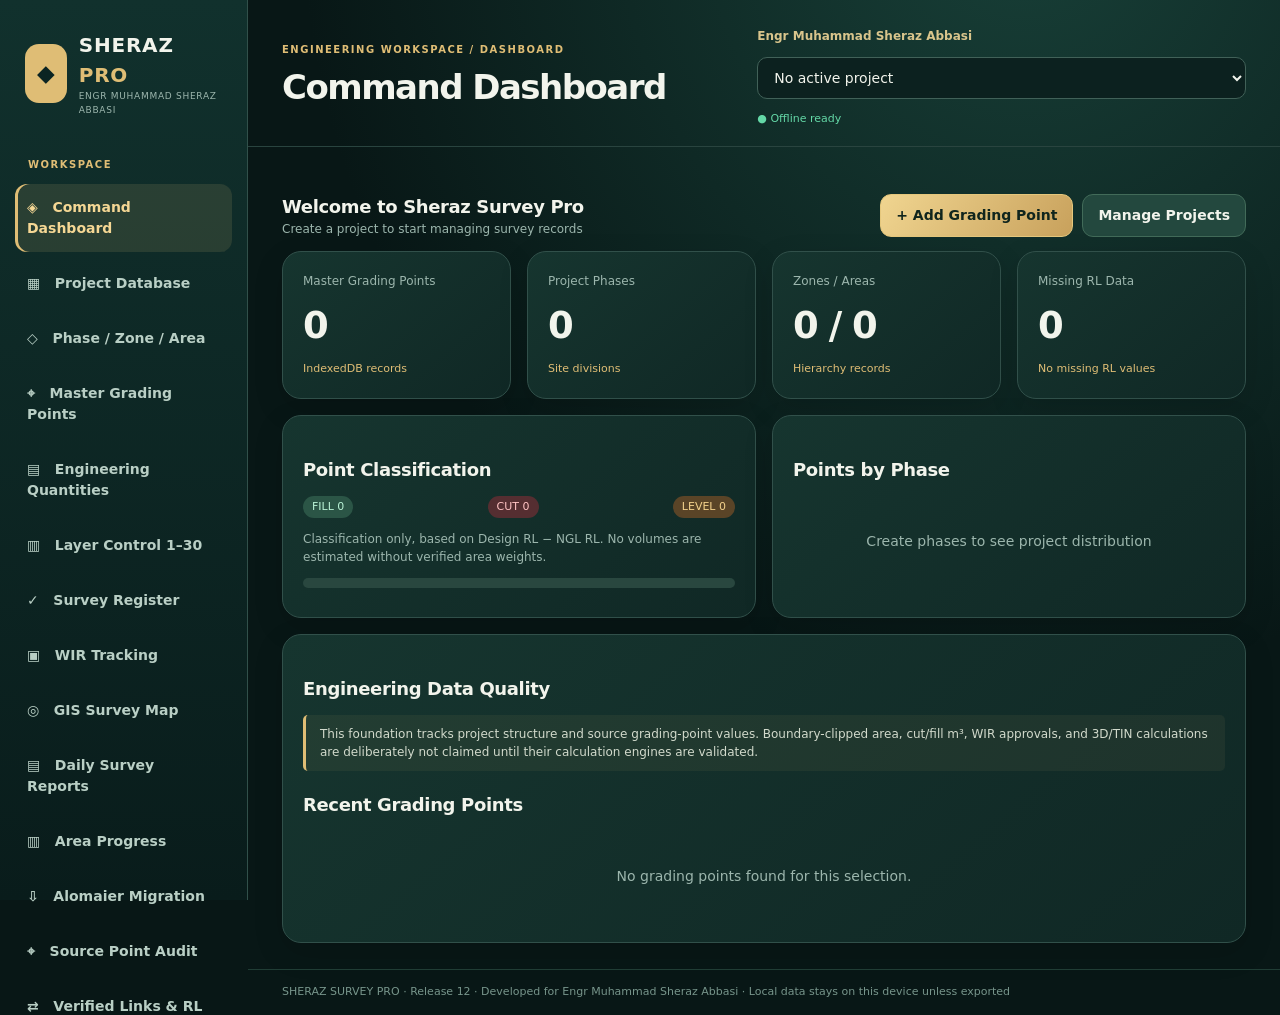
==== sheraz-survey-pro/index.html @ dc588d8b "Add files via upload" ====
<!doctype html><html lang="en"><head><meta charset="utf-8"><meta name="viewport" content="width=device-width,initial-scale=1"><meta name="theme-color" content="#0b2423"><link rel="manifest" href="manifest.webmanifest"><link rel="stylesheet" href="styles.css"><title>Engr Muhammad Sheraz Abbasi | Sheraz Survey Pro</title></head><body><aside class="side"><div class="brand"><span class="mark">◆</span><div><b>SHERAZ <em>PRO</em></b><small>ENGR MUHAMMAD SHERAZ ABBASI</small></div></div><div class="sidecap">WORKSPACE</div><nav id="nav"><button data-page="dashboard" class="active">◈ &nbsp; Command Dashboard</button><button data-page="projects">▦ &nbsp; Project Database</button><button data-page="hierarchy">◇ &nbsp; Phase / Zone / Area</button><button data-page="points">⌖ &nbsp; Master Grading Points</button><button data-page="engineering">▤ &nbsp; Engineering Quantities</button><button data-page="layers">▥ &nbsp; Layer Control 1–30</button><button data-page="surveys">✓ &nbsp; Survey Register</button><button data-page="wirs">▣ &nbsp; WIR Tracking</button><button data-page="gis">◎ &nbsp; GIS Survey Map</button><button data-page="daily">▤ &nbsp; Daily Survey Reports</button><button data-page="progress">▥ &nbsp; Area Progress</button><button data-page="migration">⇩ &nbsp; Alomaier Migration</button><button data-page="matching">⌖ &nbsp; Source Point Audit</button><button data-page="reconcile">⇄ &nbsp; Verified Links & RL Audit</button><button data-page="quality">▦ &nbsp; Quantity &amp; Survey QA</button><button data-page="gantt">▥ &nbsp; Layer Gantt & Reports</button><button data-page="executive">▣ &nbsp; Executive Dashboard</button><button data-page="audit10">🛡 &nbsp; Data Integrity & QA</button><button data-page="settings">⚙ &nbsp; Data & Backup</button></nav><div class="sidefoot">ENGINEERING RELEASE <b>12</b><small>Offline-first • Local database</small></div></aside><div class="shell"><header><div><div class="eyebrow">ENGINEERING WORKSPACE / <span id="breadcrumb">DASHBOARD</span></div><h1 id="pageTitle">Command Dashboard</h1></div><div class="headerRight"><span class="engineerSignature">Engr Muhammad Sheraz Abbasi</span><select id="projectSelect" aria-label="Active project"></select><span id="connection">● Offline ready</span><button id="install" hidden>Install App</button></div></header><main id="view"></main><div id="mobileMenu" class="mobileMenu" aria-label="Mobile navigation"></div><footer>SHERAZ SURVEY PRO · Release 12 · Developed for Engr Muhammad Sheraz Abbasi · Local data stays on this device unless exported</footer></div><div id="toast" role="status"></div><script src="engineering.js"></script><script src="operations.js"></script><script src="point-match.js"></script><script src="app.js"></script><script src="mobile-ui.js"></script></body></html>
---- sheraz-survey-pro/styles.css ----
:root{color-scheme:dark;--bg:#081716;--side:#0b2422;--panel:#122b29;--panel2:#173531;--line:#31504a;--text:#f2f4ec;--muted:#9cb6ad;--gold:#dfbd75;--green:#64d8a7;--red:#fa8686}*{box-sizing:border-box}body{margin:0;background:radial-gradient(ellipse at 80% -10%,#184038,transparent 50%),var(--bg);font:14px/1.5 system-ui,-apple-system,'Segoe UI',sans-serif;color:var(--text)}button,input,select,textarea{font:inherit}button{cursor:pointer}button:disabled{opacity:.4;cursor:not-allowed}.side{width:248px;background:linear-gradient(#11312d,#091c1b);border-right:1px solid var(--line);position:fixed;inset:0 auto 0 0;display:flex;flex-direction:column;padding:26px 15px;z-index:3}.brand{display:flex;gap:12px;align-items:center;padding:4px 10px 40px}.brand b{font-size:20px;letter-spacing:.04em}.brand em{font-style:normal;color:var(--gold)}.brand small{display:block;color:var(--muted);font-size:9px;letter-spacing:.18em}.mark{background:var(--gold);color:#0b2422;border-radius:14px;padding:12px;font-size:23px}.sidecap,.eyebrow{font-size:10px;letter-spacing:.15em;color:var(--gold);font-weight:800}.sidecap{padding:0 13px 12px}nav{display:grid;gap:8px}nav button{background:transparent;color:#b9cfc5;border:0;border-radius:12px;padding:13px 12px;text-align:left;font-weight:650}nav button:hover,nav button.active{background:#dfbd7520;color:#f5d794}nav button.active{box-shadow:inset 3px 0 var(--gold)}.sidefoot{margin-top:auto;border-top:1px solid var(--line);padding:20px 12px;color:var(--muted);font-size:11px}.sidefoot b{color:var(--gold)}.sidefoot small{display:block;margin-top:5px}.shell{margin-left:248px;min-height:100vh;display:flex;flex-direction:column}header{padding:27px 34px 18px;display:flex;align-items:center;justify-content:space-between;gap:15px;border-bottom:1px solid #29443f}h1{font-size:clamp(24px,3vw,34px);letter-spacing:-.045em;margin:5px 0 0}.headerRight{display:flex;align-items:center;gap:12px;flex-wrap:wrap}#connection{font-size:11px;color:var(--green)}main{padding:26px 34px;max-width:1600px;width:100%;flex:1}footer{padding:14px 34px;color:#77958b;font-size:11px;border-top:1px solid #203d35}.grid{display:grid;grid-template-columns:repeat(4,minmax(0,1fr));gap:16px}.card{background:linear-gradient(140deg,#16352f,#102825);border:1px solid var(--line);border-radius:19px;padding:20px;box-shadow:0 10px 30px #0002}.card .label{color:var(--muted);font-size:12px}.card .metric{font-size:clamp(25px,3vw,37px);font-weight:800;letter-spacing:-.04em;margin:8px 0}.card .meta{color:var(--gold);font-size:11px}.wide{grid-column:span 2}.full{grid-column:1/-1}.heading{display:flex;align-items:center;justify-content:space-between;gap:12px;margin:20px 0 13px}.heading h2{margin:0;font-size:18px;letter-spacing:-.02em}.actions{display:flex;flex-wrap:wrap;gap:9px}.btn,#install{background:#23483e;border:1px solid #426b59;color:var(--text);padding:10px 15px;border-radius:11px;font-weight:700}.btn.gold{background:linear-gradient(125deg,#f0d590,#c8a15c);color:#10251d;border-color:#e5c77c}.btn.danger{background:#4c2829;border-color:#92504f}.btn:hover{filter:brightness(1.12)}input,select,textarea{background:#0c211f;color:var(--text);border:1px solid #416158;border-radius:10px;padding:11px 12px;min-width:0;width:100%}label{display:grid;gap:5px;font-size:12px;color:var(--muted)}.form{display:grid;grid-template-columns:repeat(3,minmax(0,1fr));gap:13px}.form .full{grid-column:1/-1}.form .actions{grid-column:1/-1}.tablewrap{overflow:auto;border:1px solid var(--line);border-radius:15px}table{border-collapse:collapse;width:100%;min-width:800px}th,td{padding:12px;text-align:left;border-bottom:1px solid #2a4840;white-space:nowrap}th{background:#1a3b34;color:#ddc58c;font-size:11px;letter-spacing:.07em}td{font-size:12px}tr:hover td{background:#ffffff07}.empty{color:var(--muted);padding:35px;text-align:center}.tag{display:inline-block;border-radius:20px;padding:3px 9px;font-size:11px;background:#2b5546;color:#b9f3d6}.tag.warn{background:#5a4427;color:#f3d18b}.tag.bad{background:#552e31;color:#ffc3c3}.split{display:grid;grid-template-columns:1.1fr .9fr;gap:16px}.muted{color:var(--muted)}.small{font-size:12px}.bar{height:10px;background:#29473f;border-radius:12px;overflow:hidden;margin:9px 0}.bar span{display:block;height:100%;background:linear-gradient(90deg,#4ed2a3,#e6c47a)}.row{display:flex;gap:10px;align-items:center;flex-wrap:wrap}.filters{display:flex;gap:9px;align-items:center;flex-wrap:wrap}.filters>*{width:auto;min-width:150px}.note{border-left:3px solid var(--gold);padding:10px 14px;background:#d5b66d10;color:#d2dacc;border-radius:5px;font-size:12px}.dangertext{color:var(--red)}#toast{position:fixed;bottom:24px;right:24px;background:#1b4839;color:white;border:1px solid var(--gold);padding:13px 18px;border-radius:12px;display:none;z-index:10}.link{background:none;border:0;color:var(--gold);padding:3px 7px}.chart{display:flex;align-items:flex-end;gap:9px;height:170px;border-bottom:1px solid var(--line);padding:10px 3px 0}.chart>div{flex:1;background:linear-gradient(#e3c278,#437e67);min-height:2px;border-radius:6px 6px 0 0;position:relative}.chart>div span{position:absolute;bottom:-22px;left:0;right:0;text-align:center;font-size:10px;color:var(--muted)}@media(max-width:1100px){.grid{grid-template-columns:repeat(2,minmax(0,1fr))}.split{grid-template-columns:1fr}.form{grid-template-columns:repeat(2,minmax(0,1fr))}}@media(max-width:760px){.side{inset:auto 0 0 0;width:auto;height:72px;padding:5px;background:#0c2422;display:block;border-right:0;border-top:1px solid var(--line)}.brand,.sidecap,.sidefoot{display:none}nav{display:flex;justify-content:space-around;gap:1px}nav button{font-size:0;text-align:center;flex:1;padding:6px 2px}nav button:first-letter{font-size:23px}nav button.active{box-shadow:inset 0 3px var(--gold)}.shell{margin-left:0;padding-bottom:72px}header{padding:19px 15px;display:block}.headerRight{margin-top:14px}main{padding:16px 12px}.grid{gap:10px}.card{padding:14px;border-radius:14px}.form{grid-template-columns:1fr}.wide{grid-column:1/-1}.filters>*{min-width:120px;flex:1}footer{padding:10px 14px}}@media(max-width:390px){.grid{grid-template-columns:1fr 1fr}.card .metric{font-size:25px}} 

.gisCanvas{background:#091c1d;border:1px solid #35564c;border-radius:16px;min-height:400px;overflow:hidden}.gisCanvas svg{display:block;width:100%;height:auto;max-height:72vh}.gisCanvas circle{cursor:pointer}.gisCanvas circle:hover{stroke:#fff;stroke-width:2}@media print{.side,header,.actions,footer,#toast{display:none!important}.shell{margin:0!important}main{padding:0!important}.card{break-inside:avoid}}

.progressTrack{height:10px;background:#243d38;border-radius:8px;overflow:hidden;min-width:90px}.progressTrack span{display:block;height:100%;background:linear-gradient(90deg,#3cba90,#e0c177)}.areaChart{display:grid;gap:10px}.areaBar{display:grid;grid-template-columns:minmax(70px,150px) 1fr 48px;gap:12px;align-items:center}.areaBar b{font-size:12px;text-align:right}

.reportPaper h2{margin:14px 0 8px}.reportPaper .grid{margin:16px 0}.ganttTable .progressTrack{min-width:110px}@media print{@page{size:A4 landscape;margin:12mm}body{background:#fff!important;color:#111!important}.side,header,.actions,footer,#toast,.note:not(.reportPaper .note),#reportPrepared,#reportReviewed{display:none!important}.shell,main{margin:0!important;padding:0!important;width:100%!important;max-width:none!important}.grid{display:block!important}.card{background:#fff!important;color:#111!important;border:1px solid #ccc!important;box-shadow:none!important;break-inside:avoid;margin-bottom:8px}.card .metric,.card .label,.card .meta,.muted{color:#111!important}table{width:100%;border-collapse:collapse}th,td{color:#111!important;border:1px solid #aaa!important}.progressTrack{border:1px solid #aaa!important}.progressTrack span{background:#555!important;print-color-adjust:exact}.reportPaper{display:block!important}}

/* Release 11 mobile accessibility and layout refinements */
.engineerSignature{font-size:12px;color:#d9c58c;font-weight:700;white-space:nowrap}.brand small{font-size:9px;letter-spacing:.08em}.mobileMenu{display:none}button,input,select,textarea{touch-action:manipulation}button:focus-visible,input:focus-visible,select:focus-visible,textarea:focus-visible{outline:3px solid #e5c67f;outline-offset:2px}@media(max-width:900px){.engineerSignature{display:none}.mobileMenu{display:flex;position:fixed;bottom:0;left:0;right:0;z-index:100;background:#102a27;border-top:1px solid #365a4c;padding:6px 6px max(6px,env(safe-area-inset-bottom));gap:4px;justify-content:space-around;box-shadow:0 -8px 25px #0006}.mobileMenu button{flex:1;min-width:0;border:0;border-radius:9px;background:transparent;color:#d6e2d9;font-size:11px;padding:8px 2px;min-height:48px;display:flex;align-items:center;justify-content:center;flex-direction:column;gap:3px}.mobileMenu button.active{background:#255044;color:#f4d994}.mobileMenu button span{font-size:20px}.shell{padding-bottom:95px!important}.side{display:none!important}header{gap:8px}header .headerRight{max-width:100%}#projectSelect{max-width:170px}main{min-width:0}.tablewrap{overflow-x:auto;-webkit-overflow-scrolling:touch}}@media(max-width:480px){.grid{grid-template-columns:1fr!important}.card{min-width:0}header{flex-wrap:wrap}header h1{font-size:21px}#view{min-width:0}.form{grid-template-columns:1fr!important}}@media print{.mobileMenu{display:none!important}.engineerSignature{display:none!important}}
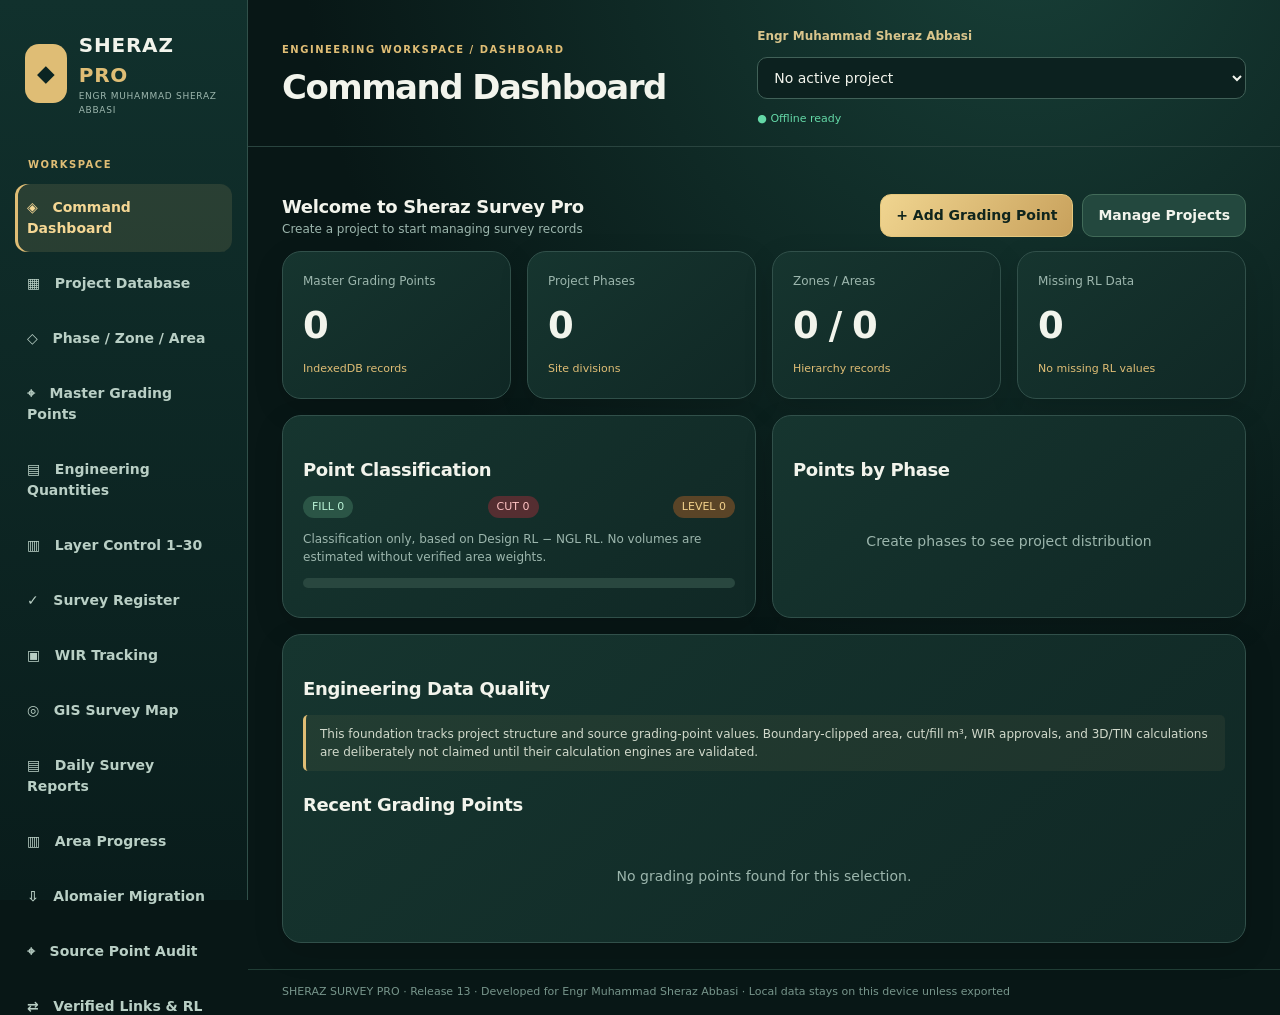
==== commit 84b49184: "Add files via upload" ====
--- a/sheraz-survey-pro/index.html
+++ b/sheraz-survey-pro/index.html
@@ -1 +1 @@
-<!doctype html><html lang="en"><head><meta charset="utf-8"><meta name="viewport" content="width=device-width,initial-scale=1"><meta name="theme-color" content="#0b2423"><link rel="manifest" href="manifest.webmanifest"><link rel="stylesheet" href="styles.css"><title>Engr Muhammad Sheraz Abbasi | Sheraz Survey Pro</title></head><body><aside class="side"><div class="brand"><span class="mark">◆</span><div><b>SHERAZ <em>PRO</em></b><small>ENGR MUHAMMAD SHERAZ ABBASI</small></div></div><div class="sidecap">WORKSPACE</div><nav id="nav"><button data-page="dashboard" class="active">◈ &nbsp; Command Dashboard</button><button data-page="projects">▦ &nbsp; Project Database</button><button data-page="hierarchy">◇ &nbsp; Phase / Zone / Area</button><button data-page="points">⌖ &nbsp; Master Grading Points</button><button data-page="engineering">▤ &nbsp; Engineering Quantities</button><button data-page="layers">▥ &nbsp; Layer Control 1–30</button><button data-page="surveys">✓ &nbsp; Survey Register</button><button data-page="wirs">▣ &nbsp; WIR Tracking</button><button data-page="gis">◎ &nbsp; GIS Survey Map</button><button data-page="daily">▤ &nbsp; Daily Survey Reports</button><button data-page="progress">▥ &nbsp; Area Progress</button><button data-page="migration">⇩ &nbsp; Alomaier Migration</button><button data-page="matching">⌖ &nbsp; Source Point Audit</button><button data-page="reconcile">⇄ &nbsp; Verified Links & RL Audit</button><button data-page="quality">▦ &nbsp; Quantity &amp; Survey QA</button><button data-page="gantt">▥ &nbsp; Layer Gantt & Reports</button><button data-page="executive">▣ &nbsp; Executive Dashboard</button><button data-page="audit10">🛡 &nbsp; Data Integrity & QA</button><button data-page="settings">⚙ &nbsp; Data & Backup</button></nav><div class="sidefoot">ENGINEERING RELEASE <b>12</b><small>Offline-first • Local database</small></div></aside><div class="shell"><header><div><div class="eyebrow">ENGINEERING WORKSPACE / <span id="breadcrumb">DASHBOARD</span></div><h1 id="pageTitle">Command Dashboard</h1></div><div class="headerRight"><span class="engineerSignature">Engr Muhammad Sheraz Abbasi</span><select id="projectSelect" aria-label="Active project"></select><span id="connection">● Offline ready</span><button id="install" hidden>Install App</button></div></header><main id="view"></main><div id="mobileMenu" class="mobileMenu" aria-label="Mobile navigation"></div><footer>SHERAZ SURVEY PRO · Release 12 · Developed for Engr Muhammad Sheraz Abbasi · Local data stays on this device unless exported</footer></div><div id="toast" role="status"></div><script src="engineering.js"></script><script src="operations.js"></script><script src="point-match.js"></script><script src="app.js"></script><script src="mobile-ui.js"></script></body></html>
+<!doctype html><html lang="en"><head><meta charset="utf-8"><meta name="viewport" content="width=device-width,initial-scale=1"><meta name="theme-color" content="#0b2423"><link rel="manifest" href="manifest.webmanifest"><link rel="stylesheet" href="styles.css"><title>Engr Muhammad Sheraz Abbasi | Sheraz Survey Pro</title></head><body><aside class="side"><div class="brand"><span class="mark">◆</span><div><b>SHERAZ <em>PRO</em></b><small>ENGR MUHAMMAD SHERAZ ABBASI</small></div></div><div class="sidecap">WORKSPACE</div><nav id="nav"><button data-page="dashboard" class="active">◈ &nbsp; Command Dashboard</button><button data-page="projects">▦ &nbsp; Project Database</button><button data-page="hierarchy">◇ &nbsp; Phase / Zone / Area</button><button data-page="points">⌖ &nbsp; Master Grading Points</button><button data-page="engineering">▤ &nbsp; Engineering Quantities</button><button data-page="layers">▥ &nbsp; Layer Control 1–30</button><button data-page="surveys">✓ &nbsp; Survey Register</button><button data-page="wirs">▣ &nbsp; WIR Tracking</button><button data-page="gis">◎ &nbsp; GIS Survey Map</button><button data-page="daily">▤ &nbsp; Daily Survey Reports</button><button data-page="progress">▥ &nbsp; Area Progress</button><button data-page="migration">⇩ &nbsp; Alomaier Migration</button><button data-page="matching">⌖ &nbsp; Source Point Audit</button><button data-page="reconcile">⇄ &nbsp; Verified Links & RL Audit</button><button data-page="quality">▦ &nbsp; Quantity &amp; Survey QA</button><button data-page="gantt">▥ &nbsp; Layer Gantt & Reports</button><button data-page="executive">▣ &nbsp; Executive Dashboard</button><button data-page="audit10">🛡 &nbsp; Data Integrity & QA</button><button data-page="settings">⚙ &nbsp; Data & Backup</button></nav><div class="sidefoot">ENGINEERING RELEASE <b>13</b><small>Offline-first • Local database</small></div></aside><div class="shell"><header><div><div class="eyebrow">ENGINEERING WORKSPACE / <span id="breadcrumb">DASHBOARD</span></div><h1 id="pageTitle">Command Dashboard</h1></div><div class="headerRight"><span class="engineerSignature">Engr Muhammad Sheraz Abbasi</span><select id="projectSelect" aria-label="Active project"></select><span id="connection">● Offline ready</span><button id="install" hidden>Install App</button></div></header><main id="view"></main><div id="mobileMenu" class="mobileMenu" aria-label="Mobile navigation"></div><footer>SHERAZ SURVEY PRO · Release 13 · Developed for Engr Muhammad Sheraz Abbasi · Local data stays on this device unless exported</footer></div><div id="toast" role="status"></div><script src="engineering.js"></script><script src="operations.js"></script><script src="point-match.js"></script><script src="app.js"></script><script src="mobile-ui.js"></script></body></html>
